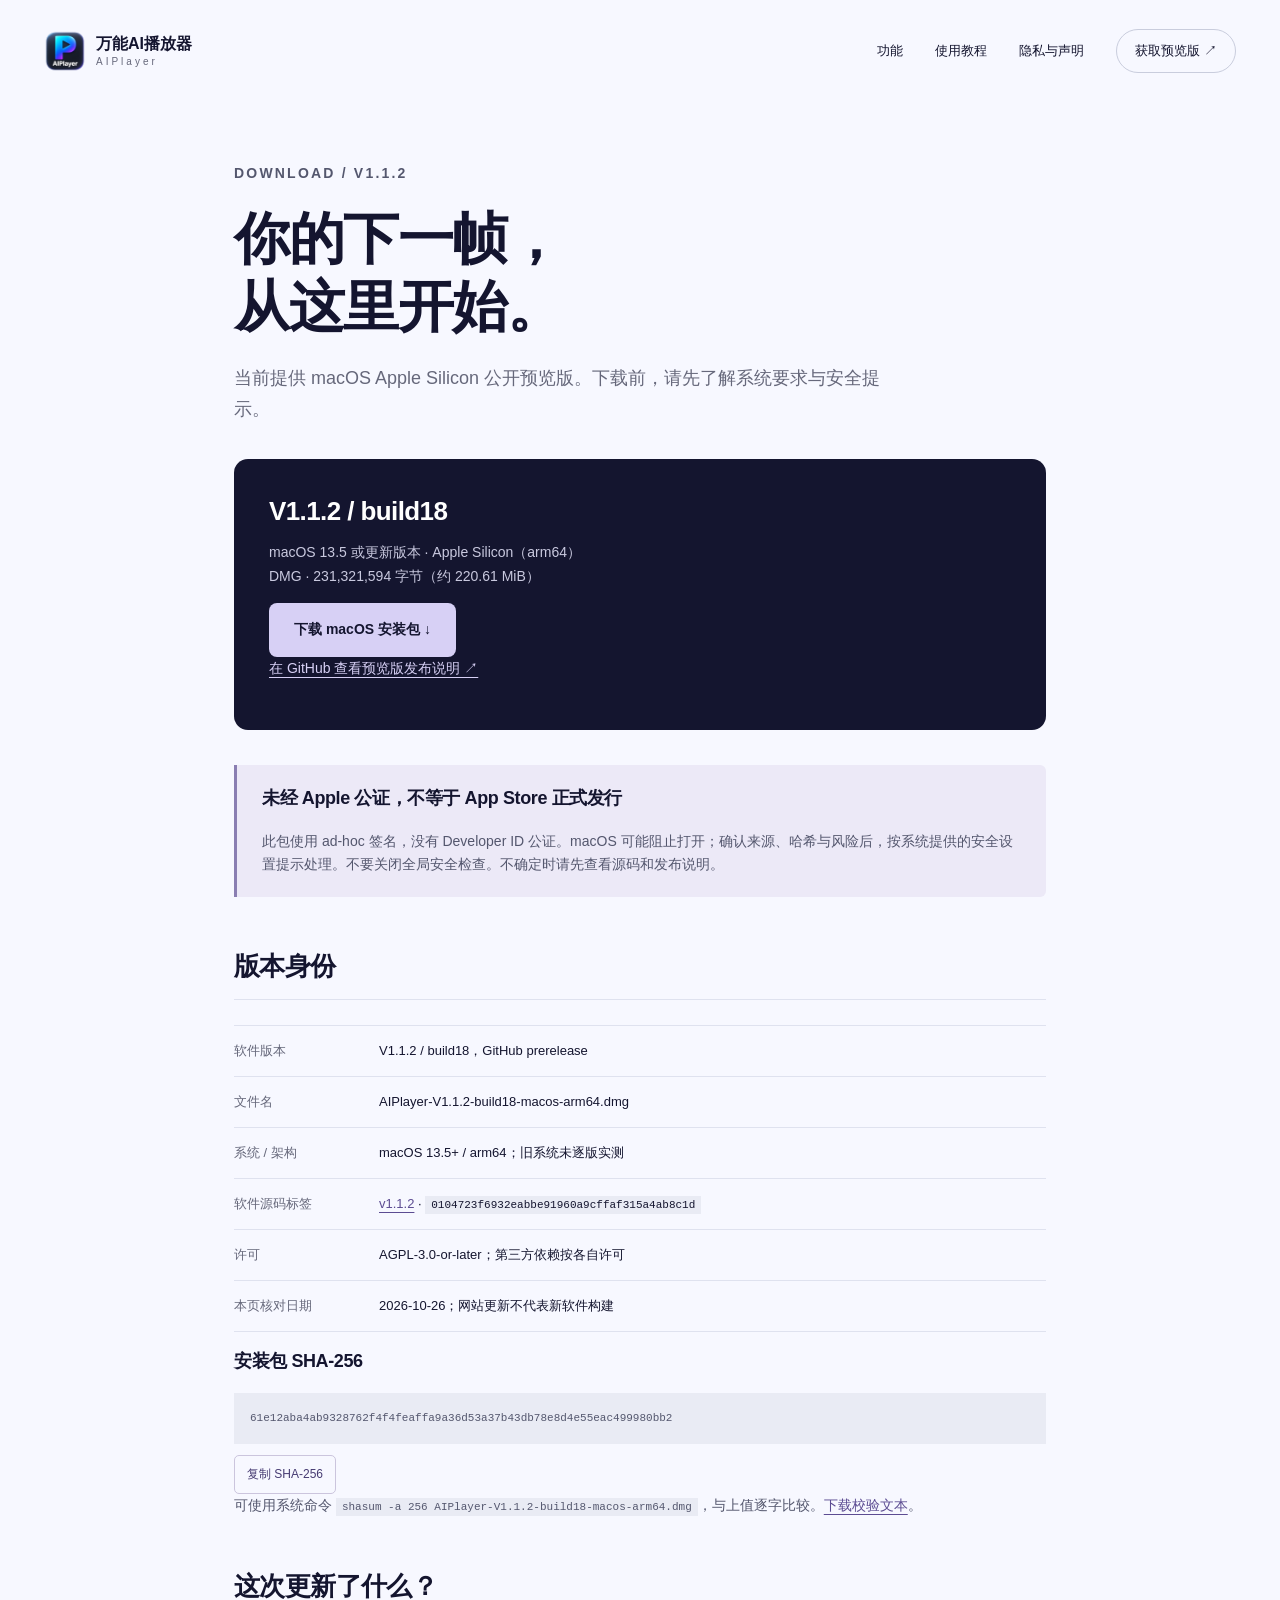
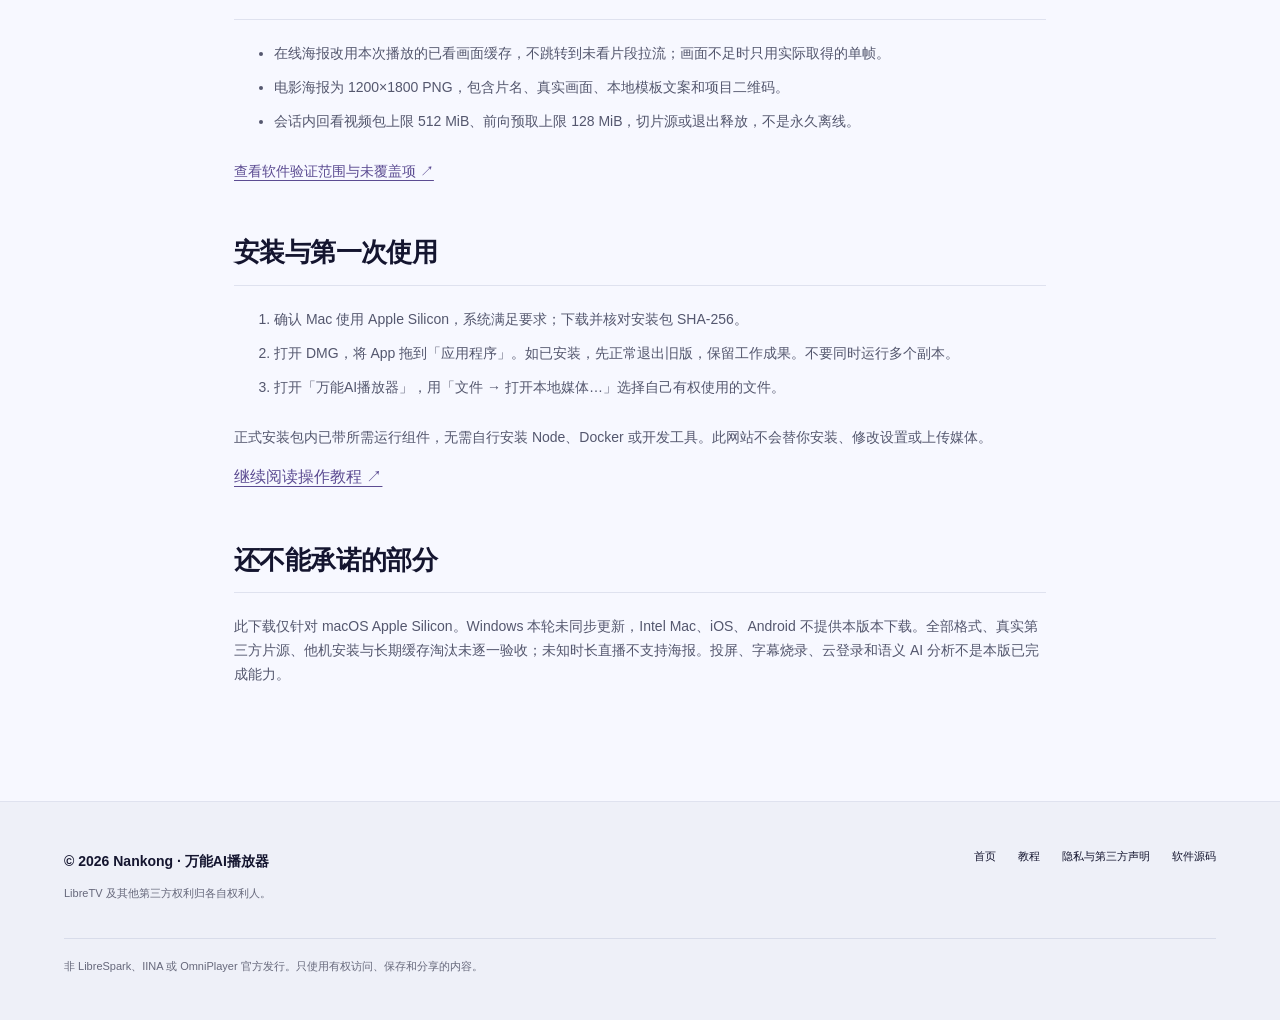
==== download.html @ 11e37d6c "Publish original AIPlayer product website V1.0.0" ====
<!doctype html><html lang="zh-CN"><head><meta charset="utf-8"><meta name="viewport" content="width=device-width,initial-scale=1"><meta name="description" content="下载万能AI播放器 V1.1.2 build18：macOS 13.5+、Apple Silicon、签名限制、SHA-256 与对应源码。"><title>下载与版本 · 万能AI播放器</title><link rel="icon" href="assets/app-icon.png"><link rel="stylesheet" href="styles.css"><script src="site.js" defer></script></head><body><a class="skip" href="#main">跳到正文</a><header class="header"><a class="brand" href="./"><img src="assets/app-icon.png" alt="" width="42" height="42"><span>万能AI播放器<small>AIPlayer</small></span></a><nav aria-label="主导航"><a href="index.html#features">功能</a><a href="guide.html">使用教程</a><a href="privacy.html">隐私与声明</a><a class="nav-download" href="download.html" aria-current="page">获取预览版 ↗</a></nav></header><main id="main" class="wrap document"><p class="eyebrow">DOWNLOAD / V1.1.2</p><h1>你的下一帧，<br>从这里开始。</h1><p class="lede">当前提供 macOS Apple Silicon 公开预览版。下载前，请先了解系统要求与安全提示。</p><div class="download-box"><h2>V1.1.2 / build18</h2><p>macOS 13.5 或更新版本 · Apple Silicon（arm64）<br>DMG · 231,321,594 字节（约 220.61 MiB）</p><a class="button" data-installer href="https://github.com/dashizhihuan2018-source/AIPlayer/releases/download/v1.1.2/AIPlayer-V1.1.2-build18-macos-arm64.dmg">下载 macOS 安装包 ↓</a><p><a href="https://github.com/dashizhihuan2018-source/AIPlayer/releases/tag/v1.1.2">在 GitHub 查看预览版发布说明 ↗</a></p></div><div class="callout"><h3>未经 Apple 公证，不等于 App Store 正式发行</h3><p>此包使用 ad-hoc 签名，没有 Developer ID 公证。macOS 可能阻止打开；确认来源、哈希与风险后，按系统提供的安全设置提示处理。不要关闭全局安全检查。不确定时请先查看源码和发布说明。</p></div><section><h2>版本身份</h2><dl class="release-grid"><dt>软件版本</dt><dd>V1.1.2 / build18，GitHub prerelease</dd><dt>文件名</dt><dd>AIPlayer-V1.1.2-build18-macos-arm64.dmg</dd><dt>系统 / 架构</dt><dd>macOS 13.5+ / arm64；旧系统未逐版实测</dd><dt>软件源码标签</dt><dd><a href="https://github.com/dashizhihuan2018-source/AIPlayer/tree/v1.1.2">v1.1.2</a> · <code>0104723f6932eabbe91960a9cffaf315a4ab8c1d</code></dd><dt>许可</dt><dd>AGPL-3.0-or-later；第三方依赖按各自许可</dd><dt>本页核对日期</dt><dd>2026-10-26；网站更新不代表新软件构建</dd></dl><h3>安装包 SHA-256</h3><p id="sha256" class="hash">61e12aba4ab9328762f4f4feaffa9a36d53a37b43db78e8d4e55eac499980bb2</p><button type="button" class="copy-button" data-copy-hash>复制 SHA-256</button><span class="copy-status" role="status" data-copy-status></span><p>可使用系统命令 <code>shasum -a 256 AIPlayer-V1.1.2-build18-macos-arm64.dmg</code>，与上值逐字比较。<a href="https://github.com/dashizhihuan2018-source/AIPlayer/releases/download/v1.1.2/AIPlayer-V1.1.2-build18-macos-arm64-SHA256.txt">下载校验文本</a>。</p></section><section><h2>这次更新了什么？</h2><ul><li>在线海报改用本次播放的已看画面缓存，不跳转到未看片段拉流；画面不足时只用实际取得的单帧。</li><li>电影海报为 1200×1800 PNG，包含片名、真实画面、本地模板文案和项目二维码。</li><li>会话内回看视频包上限 512 MiB、前向预取上限 128 MiB，切片源或退出释放，不是永久离线。</li></ul><p><a href="https://github.com/dashizhihuan2018-source/AIPlayer/blob/v1.1.2/docs/V1.1.2-VERIFICATION.md">查看软件验证范围与未覆盖项 ↗</a></p></section><section><h2>安装与第一次使用</h2><ol><li>确认 Mac 使用 Apple Silicon，系统满足要求；下载并核对安装包 SHA-256。</li><li>打开 DMG，将 App 拖到「应用程序」。如已安装，先正常退出旧版，保留工作成果。不要同时运行多个副本。</li><li>打开「万能AI播放器」，用「文件 → 打开本地媒体…」选择自己有权使用的文件。</li></ol><p>正式安装包内已带所需运行组件，无需自行安装 Node、Docker 或开发工具。此网站不会替你安装、修改设置或上传媒体。</p><a href="guide.html">继续阅读操作教程 ↗</a></section><section><h2>还不能承诺的部分</h2><p>此下载仅针对 macOS Apple Silicon。Windows 本轮未同步更新，Intel Mac、iOS、Android 不提供本版本下载。全部格式、真实第三方片源、他机安装与长期缓存淘汰未逐一验收；未知时长直播不支持海报。投屏、字幕烧录、云登录和语义 AI 分析不是本版已完成能力。</p></section></main><footer><div class="wrap footer-inner"><div><strong>© 2026 Nankong · 万能AI播放器</strong><p>LibreTV 及其他第三方权利归各自权利人。</p></div><div class="footer-links"><a href="./">首页</a><a href="guide.html">教程</a><a href="privacy.html">隐私与第三方声明</a><a href="https://github.com/dashizhihuan2018-source/AIPlayer">软件源码</a></div><p class="footer-note">非 LibreSpark、IINA 或 OmniPlayer 官方发行。只使用有权访问、保存和分享的内容。</p></div></footer></body></html>
---- styles.css ----
:root{--ink:#14152f;--muted:#66687b;--paper:#f7f8ff;--blue:#a7dfff;--violet:#a797ed;--plum:#463b72;--line:#dfe2ef;--display:"Songti SC","Noto Serif CJK SC",Georgia,serif;--body:-apple-system,BlinkMacSystemFont,"PingFang SC","Microsoft YaHei",sans-serif}*{box-sizing:border-box}html{scroll-behavior:smooth;scroll-padding-top:110px}body{margin:0;background:var(--paper);color:var(--ink);font-family:var(--body);line-height:1.7}a{color:inherit;text-decoration:none}a:hover{text-decoration:underline;text-underline-offset:5px}button{font:inherit}.wrap{max-width:1240px;margin:auto;padding-left:44px;padding-right:44px}.header{max-width:1360px;margin:auto;min-height:102px;display:flex;align-items:center;justify-content:space-between;padding:20px 44px;gap:24px}.brand{display:flex;align-items:center;gap:10px;font-weight:650;line-height:1.4}.brand small{display:block;font-size:10px;letter-spacing:3px;font-weight:500;color:var(--muted)}.brand img{object-fit:contain}.header nav{display:flex;align-items:center;gap:32px;font-size:13px}.nav-download{border:1px solid #c9cddd;border-radius:30px;padding:10px 18px}.hero{min-height:680px;display:grid;grid-template-columns:.85fr 1.15fr;align-items:center;gap:28px;padding-top:30px;padding-bottom:72px}.eyebrow{font-size:11px;font-weight:650;letter-spacing:2.2px;margin:0 0 20px}.status-dot{display:inline-block;width:6px;height:6px;border-radius:50%;background:#6a65a6;vertical-align:middle;margin-right:7px}h1,h2,h3,p{margin-top:0}h1{font-family:var(--display);font-size:clamp(56px,5.6vw,83px);line-height:1.21;letter-spacing:-3px;font-weight:700;margin-bottom:28px}.title-accent{color:#665092}h2{font-family:var(--display);font-size:46px;line-height:1.34;letter-spacing:-1.5px}h3{font-size:22px;line-height:1.5;letter-spacing:-.4px}.intro{font-size:17px;line-height:1.9;color:var(--muted);margin-bottom:28px}.actions{display:flex;gap:24px;align-items:center}.button{display:inline-flex;align-items:center;justify-content:center;gap:22px;padding:15px 25px;border-radius:8px;font-size:14px;font-weight:600;min-height:50px;transition:transform .2s,background .2s}.button:hover{text-decoration:none;transform:translateY(-2px)}.primary{background:var(--ink);color:white;box-shadow:0 8px 20px #14152f14}.primary:hover{background:var(--plum)}.text-link{font-size:13px;font-weight:600}.fine{font-size:11px;line-height:1.9;color:var(--muted);margin:18px 0 0}.cinema{height:480px;position:relative;display:flex;align-items:center;padding-left:10px;isolation:isolate}.cinema:before{content:"";position:absolute;inset:10px -30px;background:radial-gradient(ellipse,#b5beee70,transparent 68%);z-index:-2}.screen{width:100%;background:#17192e;border-radius:12px;transform:perspective(1100px) rotateY(-9deg) rotateZ(-3deg);box-shadow:0 30px 55px #30345e33;overflow:hidden;border:1px solid #46425c}.screen-top{padding:12px 15px;display:flex;justify-content:space-between;font-size:8px;color:#b0aac8;letter-spacing:2px}.window-dots{color:#82768e;letter-spacing:4px}.screen-image{height:286px;background:linear-gradient(0deg,#14152f66,transparent),url('assets/cosmic.jpg') center/cover;position:relative}.screen-caption{position:absolute;bottom:24px;left:27px;color:#fff}.screen-caption span{font-size:10px;letter-spacing:3px;display:block}.screen-caption strong{font-size:22px;letter-spacing:1.2px}.transport{height:45px;display:flex;align-items:center;gap:16px;padding:0 18px;font-size:8px;color:#d9ddf0}.track{flex:1;background:#46445c;height:2px}.track i{display:block;background:var(--blue);width:43%;height:100%}.frame-card{position:absolute;width:174px;right:-9px;bottom:-6px;background:#fff;padding:13px;transform:rotate(7deg);box-shadow:0 15px 35px #14152f1c}.frame-label{font-size:9px;color:var(--plum);letter-spacing:3px}.frame-art{height:146px;margin:10px 0 12px;background:url('assets/cosmic.jpg') 65% 50%/auto 160%;border-radius:2px}.frame-card strong{display:block;font-family:var(--display);font-size:13px}.frame-card>span:last-child{font-size:8px;color:var(--muted)}.illustration-note{position:absolute;bottom:-30px;left:10px;font-size:9px;color:#72768c}.orbit{position:absolute;width:390px;height:390px;border:1px solid #a797ed38;border-radius:50%;z-index:-1;right:12px;top:0}.film-strip{display:flex;justify-content:center;align-items:center;gap:32px;border-top:1px solid var(--line);border-bottom:1px solid var(--line);padding:23px 22px;font-size:12px;color:#515572;letter-spacing:2px}.film-strip b{color:#a797ed}.section{padding-top:105px;padding-bottom:105px}.section-heading{position:relative;margin-bottom:46px}.section-heading>p:last-child{max-width:440px;position:absolute;right:0;bottom:0;color:var(--muted);font-size:14px;line-height:1.9}.feature-grid{display:grid;grid-template-columns:repeat(3,1fr);gap:18px}.feature{border:1px solid var(--line);background:#fff;padding:36px;border-radius:12px}.feature.large{grid-column:span 2}.feature:first-child{background:#e9ecfa}.feature p:not(.eyebrow){font-size:14px;color:var(--muted);line-height:1.9;margin-bottom:22px}.feature .eyebrow{font-size:10px;color:#776a9c;margin-bottom:12px}.feature-symbol{height:70px;font-size:38px;font-weight:300;line-height:1}.chips{display:flex;gap:10px;flex-wrap:wrap}.chips span{font-size:10px;padding:5px 11px;border:1px solid #cdd1e4;border-radius:30px}.poster-feature{display:grid;grid-template-columns:160px 1fr;gap:35px;align-items:center;background:#f0edf8}.poster-mark{height:230px;background:var(--plum);color:white;padding:17px;display:flex;flex-direction:column;justify-content:space-between;transform:rotate(-4deg);box-shadow:8px 12px 0 #d7d1e8}.poster-mark span{font-size:17px;line-height:1.1;letter-spacing:-.5px;font-weight:700}.poster-mark i{height:112px;background:url('assets/cosmic.jpg') center/cover}.poster-mark small{font-size:8px;letter-spacing:1px}.cache-section{background:var(--ink);color:#eff0ff;padding:85px 0}.cache-layout{display:grid;grid-template-columns:1fr 1fr;gap:70px}.cache-layout>div>p:last-child{color:#a9abc5;font-size:14px;line-height:1.9}.cache-section .eyebrow{color:var(--blue)}.cache-details{display:grid;grid-template-columns:1fr 1fr;gap:25px;align-content:center}.cache-details strong{display:block;font-size:58px;line-height:1.2;font-weight:400;letter-spacing:-3px;color:#d5cbff}.cache-details strong small{font-size:13px;letter-spacing:0}.cache-details span{font-size:11px;color:#a9abc5}.cache-details p{grid-column:span 2;font-size:11px!important;border-top:1px solid #38394e;padding-top:22px;margin-top:10px}.start-section{display:grid;grid-template-columns:1fr 1.2fr;gap:80px}.steps{margin:0;padding:0;list-style:none}.steps li{display:flex;gap:22px;padding:25px 0;border-bottom:1px solid var(--line)}.steps li:first-child{padding-top:0}.steps li>span{font-size:11px;color:#80799e;padding-top:7px}.steps h3{font-size:18px;margin-bottom:8px}.steps p{font-size:13px;color:var(--muted);margin:0}.honest{border-top:1px solid var(--line);border-bottom:1px solid var(--line);padding-top:35px;padding-bottom:35px;display:grid;grid-template-columns:1fr 1.3fr;gap:12px 60px}.honest h2{font-size:30px;margin:0}.honest .eyebrow{margin-bottom:12px}.honest>p{font-size:14px;color:var(--muted);margin:0}.honest>a{grid-column:2}.final-cta{text-align:center}.final-cta img{margin-bottom:28px}.final-cta h2{margin-bottom:28px}.final-cta .eyebrow{color:#796b9b}footer{background:#eef0f8;border-top:1px solid var(--line);padding:45px 0}.footer-inner{display:grid;grid-template-columns:1.2fr 1fr;gap:25px}.footer-inner strong{font-size:14px}.footer-inner p{font-size:11px;color:var(--muted);margin:10px 0 0}.footer-links{display:flex;gap:12px 22px;justify-content:flex-end;flex-wrap:wrap;font-size:11px}.footer-note{grid-column:span 2;border-top:1px solid #d8dcea;padding-top:18px}.skip{position:absolute;top:-70px;left:20px;background:white;padding:10px;z-index:20}.skip:focus{top:10px}:focus-visible{outline:3px solid #7669b8;outline-offset:5px}.document{max-width:900px;padding-top:60px;padding-bottom:100px}.document h1{font-size:56px;letter-spacing:-1.5px;margin-bottom:22px}.document .lede{font-size:18px;color:var(--muted);max-width:650px}.document section{margin-top:52px}.document h2{font-family:var(--body);font-size:26px;letter-spacing:-.6px;padding-bottom:15px;border-bottom:1px solid var(--line);margin-bottom:22px}.document h3{font-size:18px}.document p,.document li{font-size:14px;color:#54576e}.document li{padding-bottom:10px}.document a:not(.button){color:#5c4c92;text-decoration:underline;text-underline-offset:4px}.document code{font-size:11px;background:#e9ebf4;padding:3px 6px;overflow-wrap:anywhere}.callout{background:#ece9f7;border-left:3px solid #8a7eb2;padding:20px 25px;border-radius:0 6px 6px 0;margin:28px 0}.callout p:last-child{margin-bottom:0}.contents{display:flex;gap:10px 24px;flex-wrap:wrap;margin:28px 0}.contents a{font-size:13px}.release-grid{display:grid;grid-template-columns:145px 1fr;border-top:1px solid var(--line);margin-top:25px}.release-grid dt,.release-grid dd{margin:0;padding:14px 0;border-bottom:1px solid var(--line);font-size:13px}.release-grid dt{color:var(--muted)}.hash{font-family:ui-monospace,SFMono-Regular,Consolas,monospace;font-size:11px!important;overflow-wrap:anywhere;background:#e9ebf4;padding:16px}.download-box{background:var(--ink);color:white;border-radius:14px;padding:35px;margin:35px 0}.download-box p{color:#c9c9df}.download-box .button{background:#d7d0f5;color:var(--ink)}.download-box h2{color:#fff;border:0;padding:0;margin-bottom:12px}.download-box a:not(.button){color:#d7d0f5}.copy-button{border:1px solid #cbc5dd;background:transparent;border-radius:5px;padding:8px 12px;font-size:12px;color:var(--plum);cursor:pointer}.copy-status{font-size:12px;margin-left:12px}.notice-list{padding-left:20px}@media(max-width:1000px){.header nav{gap:19px}.wrap{padding-left:32px;padding-right:32px}.hero{gap:15px;min-height:630px}h1{font-size:62px}.cinema{height:420px}.screen-image{height:230px}.frame-card{width:145px;right:-5px;bottom:4px}.frame-art{height:115px}.section-heading>p:last-child{position:static}.poster-feature{gap:25px;grid-template-columns:140px 1fr}.poster-mark{height:220px}.feature{padding:28px}.cache-layout{gap:35px}.actions{gap:16px}}@media(max-width:720px){.wrap{padding-left:24px;padding-right:24px}.header{padding:18px 24px;flex-wrap:wrap;gap:18px}.header nav{width:100%;justify-content:space-between;gap:8px;font-size:11px}.nav-download{padding:7px 11px}.brand{font-size:15px}.hero{grid-template-columns:1fr;padding-top:35px;padding-bottom:68px;gap:12px}.hero-copy{max-width:510px}h1{font-size:62px;letter-spacing:-2px}.hero .eyebrow{font-size:9px;letter-spacing:1px}.intro{font-size:15px;margin-bottom:23px}.button{padding:14px 21px;font-size:13px}.fine{font-size:10px}.cinema{height:365px;width:100%;max-width:510px;margin:10px auto 0;padding-left:0}.screen-image{height:215px}.screen-caption strong{font-size:18px}.screen-caption span{font-size:8px}.screen-top{font-size:7px;letter-spacing:1px}.frame-card{width:135px;bottom:-2px;right:2px}.frame-art{height:100px}.frame-card strong{font-size:11px}.frame-card>span:last-child{font-size:7px}.orbit{width:270px;height:270px;top:20px}.illustration-note{left:0;bottom:-28px;font-size:8px}.cinema:before{inset:10px 0}.film-strip{gap:12px 18px;flex-wrap:wrap;padding:22px 24px;font-size:10px;letter-spacing:1px}.film-strip b{display:none}.section{padding-top:66px;padding-bottom:66px}h2{font-size:36px}.section-heading{margin-bottom:30px}.section-heading>p:last-child{font-size:13px}.feature-grid{grid-template-columns:1fr}.feature.large{grid-column:auto}.feature{padding:27px}.feature-symbol{height:55px;font-size:32px}.feature h3{font-size:21px}.feature p:not(.eyebrow){font-size:13px}.poster-feature{grid-template-columns:110px 1fr;gap:23px;padding:25px 20px}.poster-mark{height:190px;padding:12px}.poster-mark span{font-size:14px}.poster-mark i{height:90px}.poster-mark small{font-size:6px}.poster-feature h3{font-size:20px}.poster-feature p:not(.eyebrow){font-size:11px}.poster-feature .text-link{font-size:11px}.cache-section{padding:60px 0}.cache-layout{grid-template-columns:1fr;gap:20px}.cache-layout h2{font-size:36px}.cache-details strong{font-size:52px}.start-section{grid-template-columns:1fr;gap:36px}.honest{grid-template-columns:1fr;gap:22px}.honest>a{grid-column:auto}.honest h2{font-size:28px}.honest>p{font-size:13px}.footer-inner{grid-template-columns:1fr;gap:24px}.footer-links{justify-content:flex-start;line-height:2}.footer-note{grid-column:auto}.document{padding-top:35px;padding-bottom:70px}.document h1{font-size:42px}.document .lede{font-size:16px}.document h2{font-size:23px}.document section{margin-top:40px}.document p,.document li{font-size:13px}.release-grid{grid-template-columns:105px 1fr}.release-grid dt,.release-grid dd{font-size:11px;padding:12px 0}.download-box{padding:25px}.callout{padding:18px}.contents{gap:10px 18px}}@media(prefers-reduced-motion:reduce){html{scroll-behavior:auto}*{transition:none!important}}
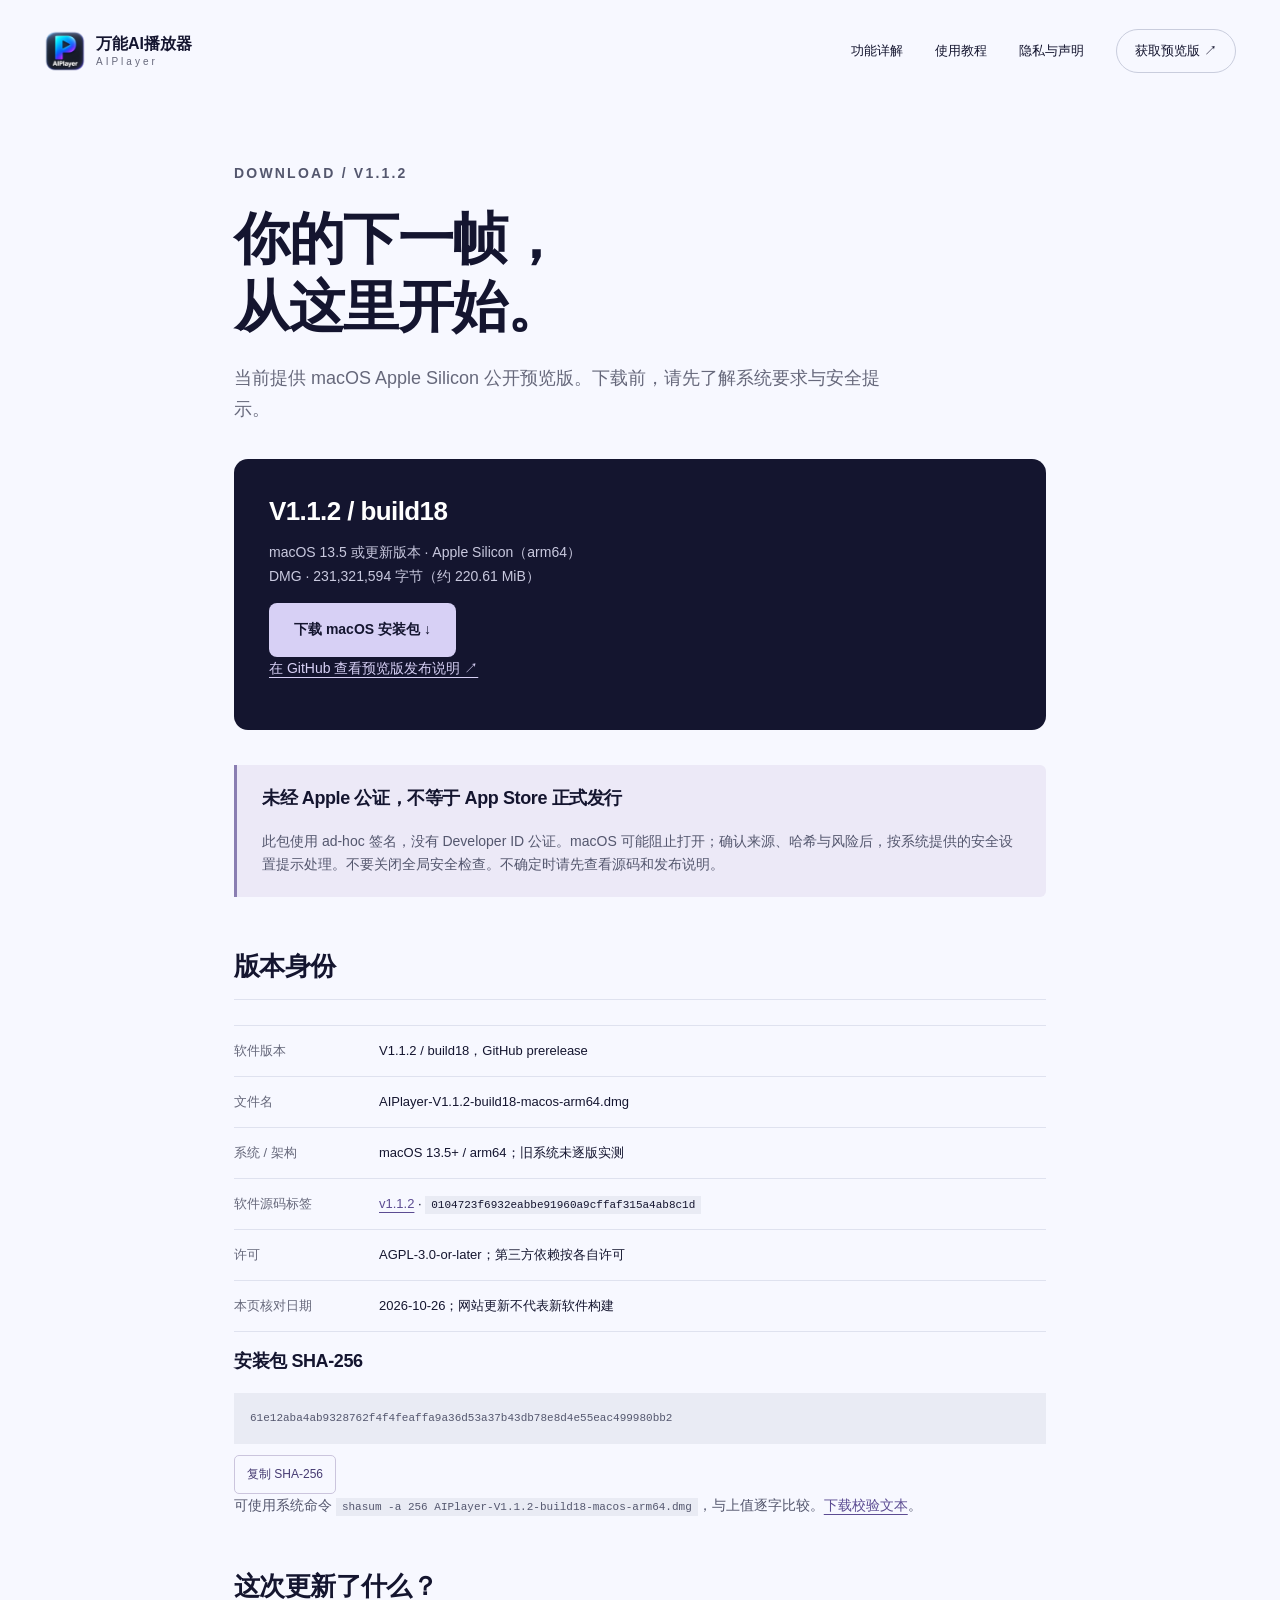
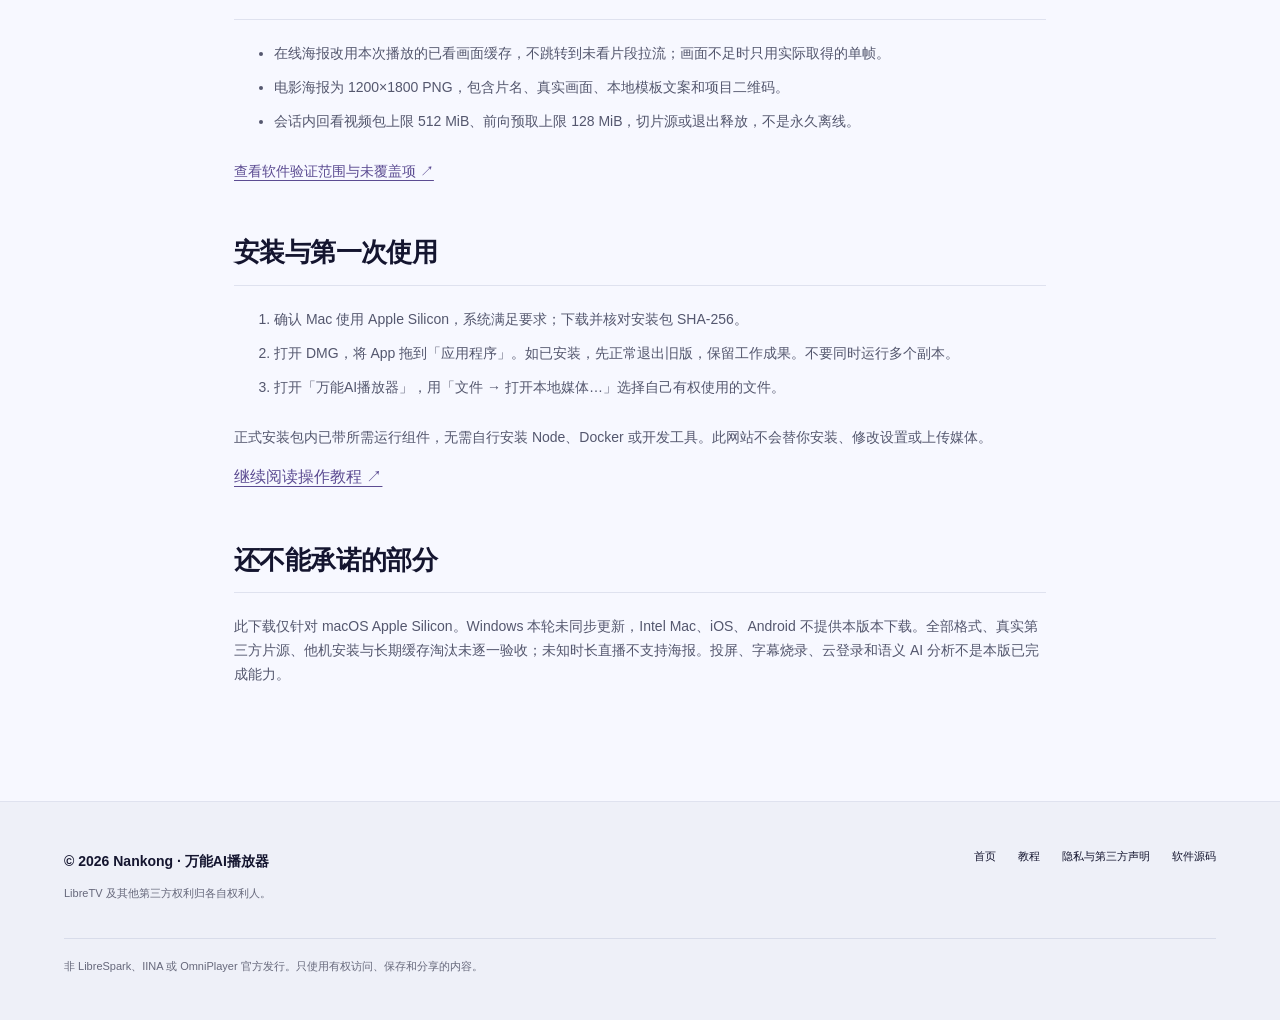
==== commit 73d73905: "Expand product story with authentic demos and detailed features" ====
--- a/download.html
+++ b/download.html
@@ -1 +1 @@
-<!doctype html><html lang="zh-CN"><head><meta charset="utf-8"><meta name="viewport" content="width=device-width,initial-scale=1"><meta name="description" content="下载万能AI播放器 V1.1.2 build18：macOS 13.5+、Apple Silicon、签名限制、SHA-256 与对应源码。"><title>下载与版本 · 万能AI播放器</title><link rel="icon" href="assets/app-icon.png"><link rel="stylesheet" href="styles.css"><script src="site.js" defer></script></head><body><a class="skip" href="#main">跳到正文</a><header class="header"><a class="brand" href="./"><img src="assets/app-icon.png" alt="" width="42" height="42"><span>万能AI播放器<small>AIPlayer</small></span></a><nav aria-label="主导航"><a href="index.html#features">功能</a><a href="guide.html">使用教程</a><a href="privacy.html">隐私与声明</a><a class="nav-download" href="download.html" aria-current="page">获取预览版 ↗</a></nav></header><main id="main" class="wrap document"><p class="eyebrow">DOWNLOAD / V1.1.2</p><h1>你的下一帧，<br>从这里开始。</h1><p class="lede">当前提供 macOS Apple Silicon 公开预览版。下载前，请先了解系统要求与安全提示。</p><div class="download-box"><h2>V1.1.2 / build18</h2><p>macOS 13.5 或更新版本 · Apple Silicon（arm64）<br>DMG · 231,321,594 字节（约 220.61 MiB）</p><a class="button" data-installer href="https://github.com/dashizhihuan2018-source/AIPlayer/releases/download/v1.1.2/AIPlayer-V1.1.2-build18-macos-arm64.dmg">下载 macOS 安装包 ↓</a><p><a href="https://github.com/dashizhihuan2018-source/AIPlayer/releases/tag/v1.1.2">在 GitHub 查看预览版发布说明 ↗</a></p></div><div class="callout"><h3>未经 Apple 公证，不等于 App Store 正式发行</h3><p>此包使用 ad-hoc 签名，没有 Developer ID 公证。macOS 可能阻止打开；确认来源、哈希与风险后，按系统提供的安全设置提示处理。不要关闭全局安全检查。不确定时请先查看源码和发布说明。</p></div><section><h2>版本身份</h2><dl class="release-grid"><dt>软件版本</dt><dd>V1.1.2 / build18，GitHub prerelease</dd><dt>文件名</dt><dd>AIPlayer-V1.1.2-build18-macos-arm64.dmg</dd><dt>系统 / 架构</dt><dd>macOS 13.5+ / arm64；旧系统未逐版实测</dd><dt>软件源码标签</dt><dd><a href="https://github.com/dashizhihuan2018-source/AIPlayer/tree/v1.1.2">v1.1.2</a> · <code>0104723f6932eabbe91960a9cffaf315a4ab8c1d</code></dd><dt>许可</dt><dd>AGPL-3.0-or-later；第三方依赖按各自许可</dd><dt>本页核对日期</dt><dd>2026-10-26；网站更新不代表新软件构建</dd></dl><h3>安装包 SHA-256</h3><p id="sha256" class="hash">61e12aba4ab9328762f4f4feaffa9a36d53a37b43db78e8d4e55eac499980bb2</p><button type="button" class="copy-button" data-copy-hash>复制 SHA-256</button><span class="copy-status" role="status" data-copy-status></span><p>可使用系统命令 <code>shasum -a 256 AIPlayer-V1.1.2-build18-macos-arm64.dmg</code>，与上值逐字比较。<a href="https://github.com/dashizhihuan2018-source/AIPlayer/releases/download/v1.1.2/AIPlayer-V1.1.2-build18-macos-arm64-SHA256.txt">下载校验文本</a>。</p></section><section><h2>这次更新了什么？</h2><ul><li>在线海报改用本次播放的已看画面缓存，不跳转到未看片段拉流；画面不足时只用实际取得的单帧。</li><li>电影海报为 1200×1800 PNG，包含片名、真实画面、本地模板文案和项目二维码。</li><li>会话内回看视频包上限 512 MiB、前向预取上限 128 MiB，切片源或退出释放，不是永久离线。</li></ul><p><a href="https://github.com/dashizhihuan2018-source/AIPlayer/blob/v1.1.2/docs/V1.1.2-VERIFICATION.md">查看软件验证范围与未覆盖项 ↗</a></p></section><section><h2>安装与第一次使用</h2><ol><li>确认 Mac 使用 Apple Silicon，系统满足要求；下载并核对安装包 SHA-256。</li><li>打开 DMG，将 App 拖到「应用程序」。如已安装，先正常退出旧版，保留工作成果。不要同时运行多个副本。</li><li>打开「万能AI播放器」，用「文件 → 打开本地媒体…」选择自己有权使用的文件。</li></ol><p>正式安装包内已带所需运行组件，无需自行安装 Node、Docker 或开发工具。此网站不会替你安装、修改设置或上传媒体。</p><a href="guide.html">继续阅读操作教程 ↗</a></section><section><h2>还不能承诺的部分</h2><p>此下载仅针对 macOS Apple Silicon。Windows 本轮未同步更新，Intel Mac、iOS、Android 不提供本版本下载。全部格式、真实第三方片源、他机安装与长期缓存淘汰未逐一验收；未知时长直播不支持海报。投屏、字幕烧录、云登录和语义 AI 分析不是本版已完成能力。</p></section></main><footer><div class="wrap footer-inner"><div><strong>© 2026 Nankong · 万能AI播放器</strong><p>LibreTV 及其他第三方权利归各自权利人。</p></div><div class="footer-links"><a href="./">首页</a><a href="guide.html">教程</a><a href="privacy.html">隐私与第三方声明</a><a href="https://github.com/dashizhihuan2018-source/AIPlayer">软件源码</a></div><p class="footer-note">非 LibreSpark、IINA 或 OmniPlayer 官方发行。只使用有权访问、保存和分享的内容。</p></div></footer></body></html>
+<!doctype html><html lang="zh-CN"><head><meta charset="utf-8"><meta name="viewport" content="width=device-width,initial-scale=1"><meta name="description" content="下载万能AI播放器 V1.1.2 build18：macOS 13.5+、Apple Silicon、签名限制、SHA-256 与对应源码。"><title>下载与版本 · 万能AI播放器</title><link rel="icon" href="assets/app-icon.png"><link rel="stylesheet" href="styles.css"><script src="site.js" defer></script></head><body><a class="skip" href="#main">跳到正文</a><header class="header"><a class="brand" href="./"><img src="assets/app-icon.png" alt="" width="42" height="42"><span>万能AI播放器<small>AIPlayer</small></span></a><nav aria-label="主导航"><a href="features.html">功能详解</a><a href="guide.html">使用教程</a><a href="privacy.html">隐私与声明</a><a class="nav-download" href="download.html" aria-current="page">获取预览版 ↗</a></nav></header><main id="main" class="wrap document"><p class="eyebrow">DOWNLOAD / V1.1.2</p><h1>你的下一帧，<br>从这里开始。</h1><p class="lede">当前提供 macOS Apple Silicon 公开预览版。下载前，请先了解系统要求与安全提示。</p><div class="download-box"><h2>V1.1.2 / build18</h2><p>macOS 13.5 或更新版本 · Apple Silicon（arm64）<br>DMG · 231,321,594 字节（约 220.61 MiB）</p><a class="button" data-installer href="https://github.com/dashizhihuan2018-source/AIPlayer/releases/download/v1.1.2/AIPlayer-V1.1.2-build18-macos-arm64.dmg">下载 macOS 安装包 ↓</a><p><a href="https://github.com/dashizhihuan2018-source/AIPlayer/releases/tag/v1.1.2">在 GitHub 查看预览版发布说明 ↗</a></p></div><div class="callout"><h3>未经 Apple 公证，不等于 App Store 正式发行</h3><p>此包使用 ad-hoc 签名，没有 Developer ID 公证。macOS 可能阻止打开；确认来源、哈希与风险后，按系统提供的安全设置提示处理。不要关闭全局安全检查。不确定时请先查看源码和发布说明。</p></div><section><h2>版本身份</h2><dl class="release-grid"><dt>软件版本</dt><dd>V1.1.2 / build18，GitHub prerelease</dd><dt>文件名</dt><dd>AIPlayer-V1.1.2-build18-macos-arm64.dmg</dd><dt>系统 / 架构</dt><dd>macOS 13.5+ / arm64；旧系统未逐版实测</dd><dt>软件源码标签</dt><dd><a href="https://github.com/dashizhihuan2018-source/AIPlayer/tree/v1.1.2">v1.1.2</a> · <code>0104723f6932eabbe91960a9cffaf315a4ab8c1d</code></dd><dt>许可</dt><dd>AGPL-3.0-or-later；第三方依赖按各自许可</dd><dt>本页核对日期</dt><dd>2026-10-26；网站更新不代表新软件构建</dd></dl><h3>安装包 SHA-256</h3><p id="sha256" class="hash">61e12aba4ab9328762f4f4feaffa9a36d53a37b43db78e8d4e55eac499980bb2</p><button type="button" class="copy-button" data-copy-hash>复制 SHA-256</button><span class="copy-status" role="status" data-copy-status></span><p>可使用系统命令 <code>shasum -a 256 AIPlayer-V1.1.2-build18-macos-arm64.dmg</code>，与上值逐字比较。<a href="https://github.com/dashizhihuan2018-source/AIPlayer/releases/download/v1.1.2/AIPlayer-V1.1.2-build18-macos-arm64-SHA256.txt">下载校验文本</a>。</p></section><section><h2>这次更新了什么？</h2><ul><li>在线海报改用本次播放的已看画面缓存，不跳转到未看片段拉流；画面不足时只用实际取得的单帧。</li><li>电影海报为 1200×1800 PNG，包含片名、真实画面、本地模板文案和项目二维码。</li><li>会话内回看视频包上限 512 MiB、前向预取上限 128 MiB，切片源或退出释放，不是永久离线。</li></ul><p><a href="https://github.com/dashizhihuan2018-source/AIPlayer/blob/v1.1.2/docs/V1.1.2-VERIFICATION.md">查看软件验证范围与未覆盖项 ↗</a></p></section><section><h2>安装与第一次使用</h2><ol><li>确认 Mac 使用 Apple Silicon，系统满足要求；下载并核对安装包 SHA-256。</li><li>打开 DMG，将 App 拖到「应用程序」。如已安装，先正常退出旧版，保留工作成果。不要同时运行多个副本。</li><li>打开「万能AI播放器」，用「文件 → 打开本地媒体…」选择自己有权使用的文件。</li></ol><p>正式安装包内已带所需运行组件，无需自行安装 Node、Docker 或开发工具。此网站不会替你安装、修改设置或上传媒体。</p><a href="guide.html">继续阅读操作教程 ↗</a></section><section><h2>还不能承诺的部分</h2><p>此下载仅针对 macOS Apple Silicon。Windows 本轮未同步更新，Intel Mac、iOS、Android 不提供本版本下载。全部格式、真实第三方片源、他机安装与长期缓存淘汰未逐一验收；未知时长直播不支持海报。投屏、字幕烧录、云登录和语义 AI 分析不是本版已完成能力。</p></section></main><footer><div class="wrap footer-inner"><div><strong>© 2026 Nankong · 万能AI播放器</strong><p>LibreTV 及其他第三方权利归各自权利人。</p></div><div class="footer-links"><a href="./">首页</a><a href="guide.html">教程</a><a href="privacy.html">隐私与第三方声明</a><a href="https://github.com/dashizhihuan2018-source/AIPlayer">软件源码</a></div><p class="footer-note">非 LibreSpark、IINA 或 OmniPlayer 官方发行。只使用有权访问、保存和分享的内容。</p></div></footer></body></html>
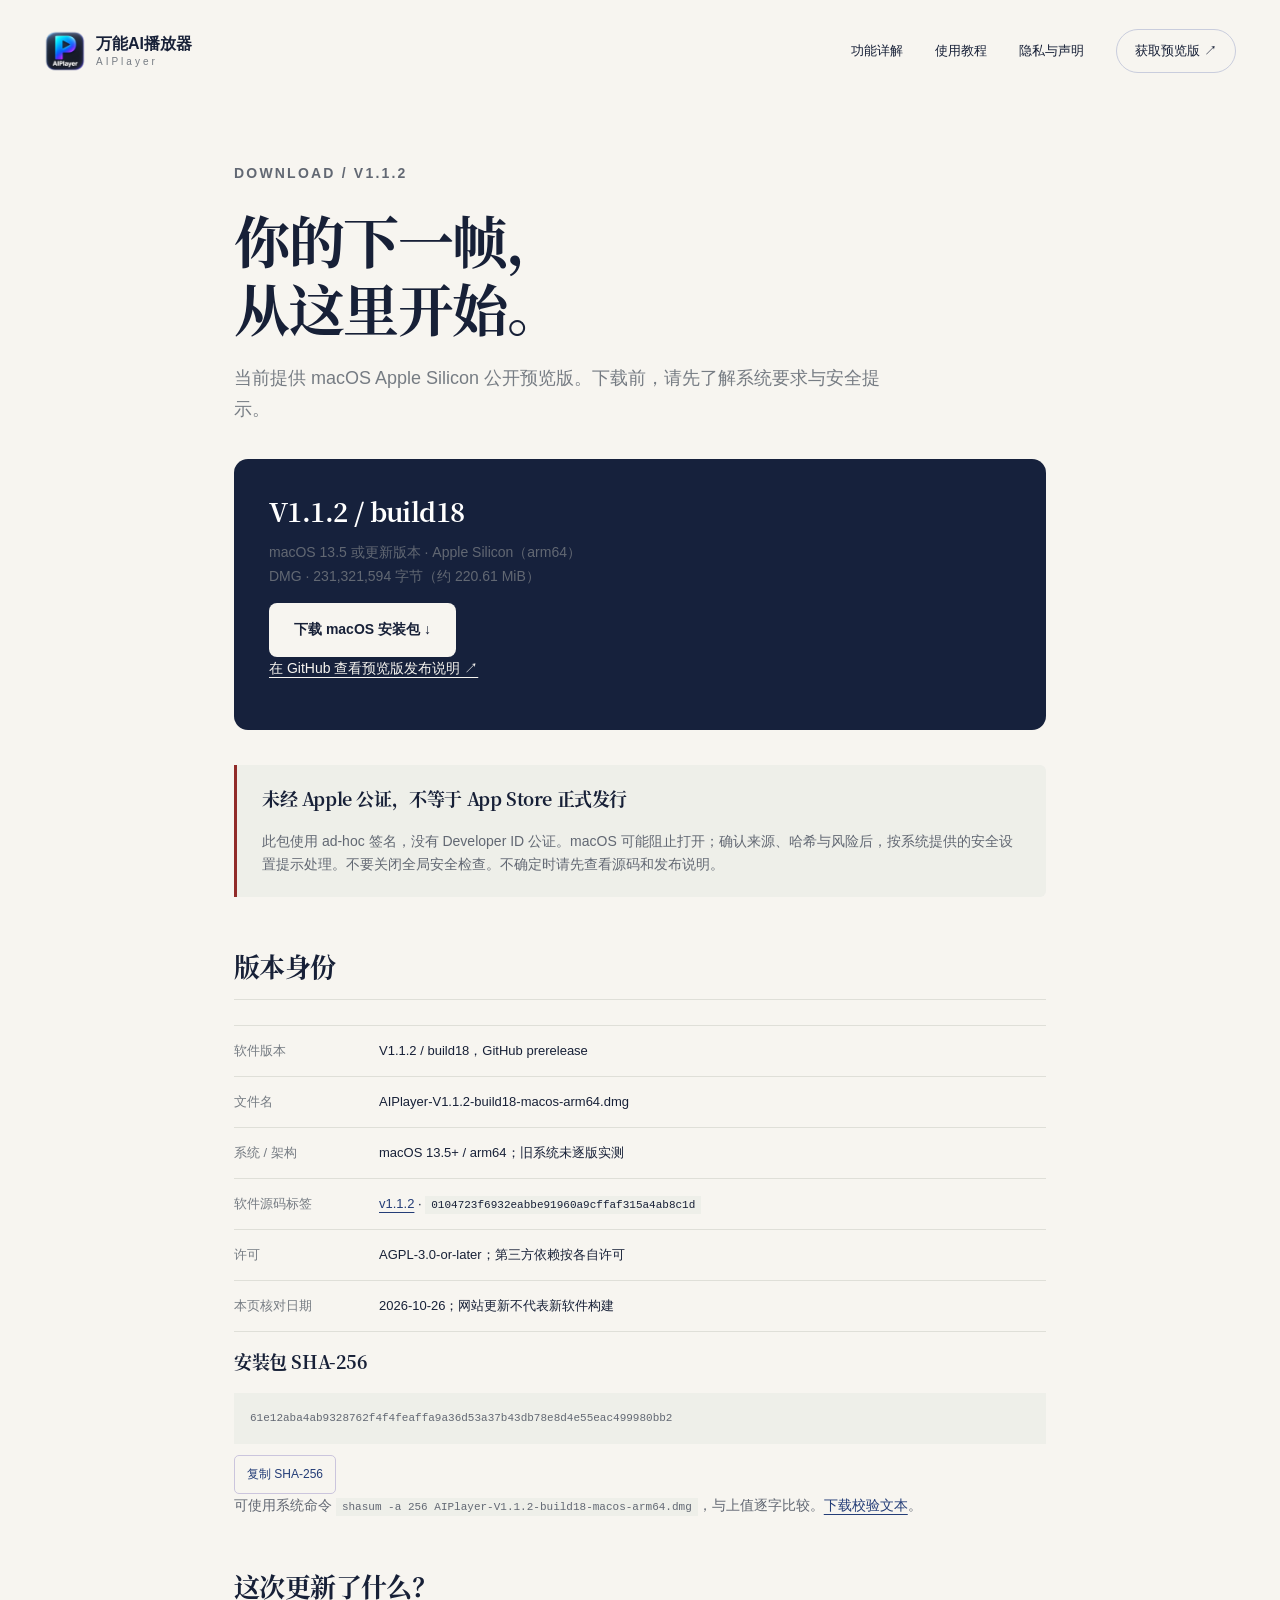
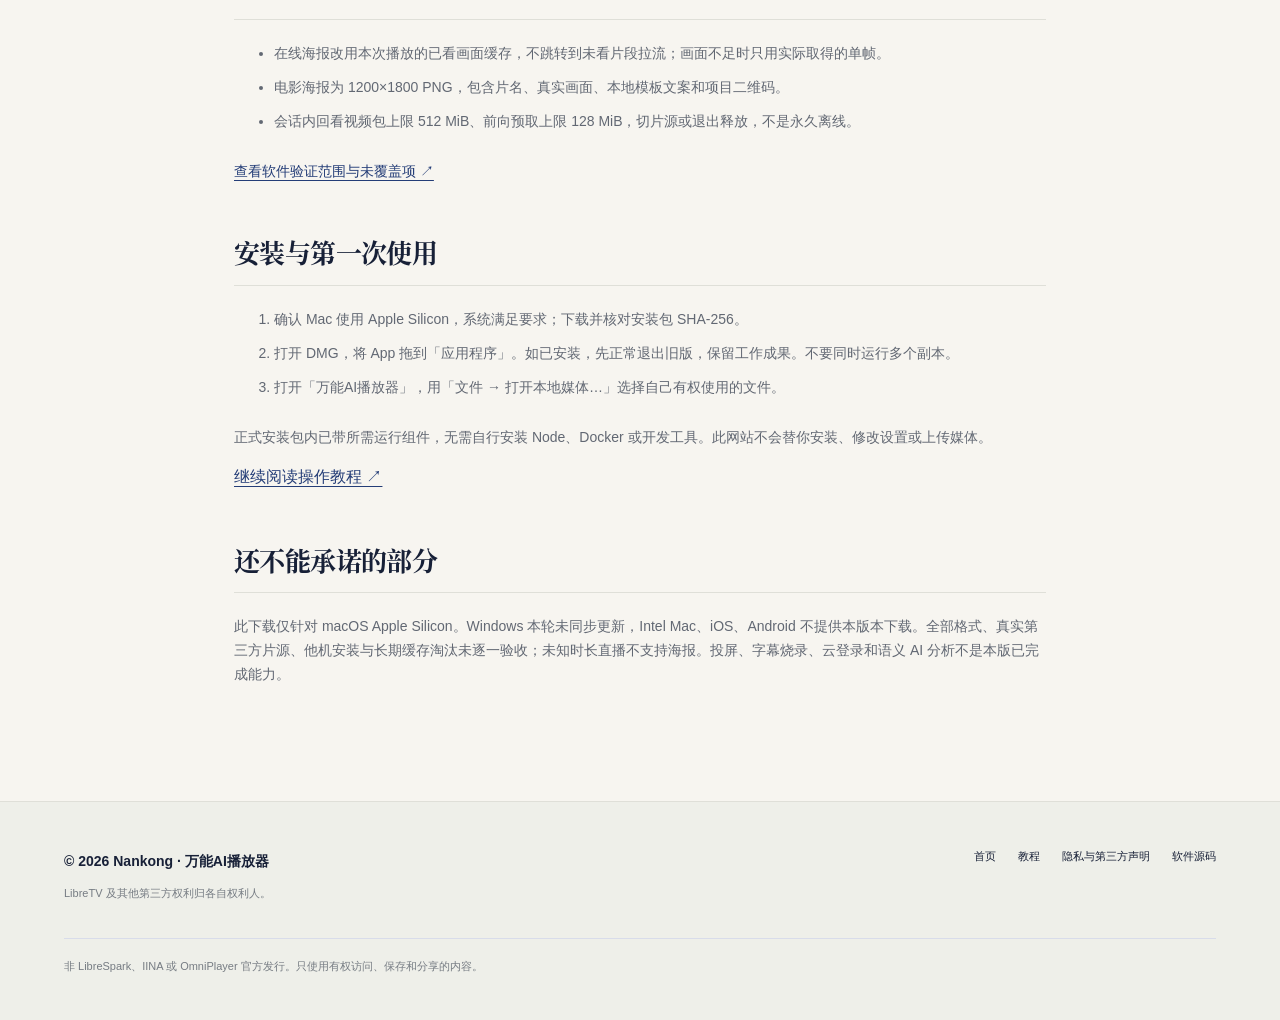
==== commit dfb8c9d4: "Use latest build18 screenshots and licensed bold serif product design" ====
--- a/download.html
+++ b/download.html
@@ -1 +1 @@
-<!doctype html><html lang="zh-CN"><head><meta charset="utf-8"><meta name="viewport" content="width=device-width,initial-scale=1"><meta name="description" content="下载万能AI播放器 V1.1.2 build18：macOS 13.5+、Apple Silicon、签名限制、SHA-256 与对应源码。"><title>下载与版本 · 万能AI播放器</title><link rel="icon" href="assets/app-icon.png"><link rel="stylesheet" href="styles.css"><script src="site.js" defer></script></head><body><a class="skip" href="#main">跳到正文</a><header class="header"><a class="brand" href="./"><img src="assets/app-icon.png" alt="" width="42" height="42"><span>万能AI播放器<small>AIPlayer</small></span></a><nav aria-label="主导航"><a href="features.html">功能详解</a><a href="guide.html">使用教程</a><a href="privacy.html">隐私与声明</a><a class="nav-download" href="download.html" aria-current="page">获取预览版 ↗</a></nav></header><main id="main" class="wrap document"><p class="eyebrow">DOWNLOAD / V1.1.2</p><h1>你的下一帧，<br>从这里开始。</h1><p class="lede">当前提供 macOS Apple Silicon 公开预览版。下载前，请先了解系统要求与安全提示。</p><div class="download-box"><h2>V1.1.2 / build18</h2><p>macOS 13.5 或更新版本 · Apple Silicon（arm64）<br>DMG · 231,321,594 字节（约 220.61 MiB）</p><a class="button" data-installer href="https://github.com/dashizhihuan2018-source/AIPlayer/releases/download/v1.1.2/AIPlayer-V1.1.2-build18-macos-arm64.dmg">下载 macOS 安装包 ↓</a><p><a href="https://github.com/dashizhihuan2018-source/AIPlayer/releases/tag/v1.1.2">在 GitHub 查看预览版发布说明 ↗</a></p></div><div class="callout"><h3>未经 Apple 公证，不等于 App Store 正式发行</h3><p>此包使用 ad-hoc 签名，没有 Developer ID 公证。macOS 可能阻止打开；确认来源、哈希与风险后，按系统提供的安全设置提示处理。不要关闭全局安全检查。不确定时请先查看源码和发布说明。</p></div><section><h2>版本身份</h2><dl class="release-grid"><dt>软件版本</dt><dd>V1.1.2 / build18，GitHub prerelease</dd><dt>文件名</dt><dd>AIPlayer-V1.1.2-build18-macos-arm64.dmg</dd><dt>系统 / 架构</dt><dd>macOS 13.5+ / arm64；旧系统未逐版实测</dd><dt>软件源码标签</dt><dd><a href="https://github.com/dashizhihuan2018-source/AIPlayer/tree/v1.1.2">v1.1.2</a> · <code>0104723f6932eabbe91960a9cffaf315a4ab8c1d</code></dd><dt>许可</dt><dd>AGPL-3.0-or-later；第三方依赖按各自许可</dd><dt>本页核对日期</dt><dd>2026-10-26；网站更新不代表新软件构建</dd></dl><h3>安装包 SHA-256</h3><p id="sha256" class="hash">61e12aba4ab9328762f4f4feaffa9a36d53a37b43db78e8d4e55eac499980bb2</p><button type="button" class="copy-button" data-copy-hash>复制 SHA-256</button><span class="copy-status" role="status" data-copy-status></span><p>可使用系统命令 <code>shasum -a 256 AIPlayer-V1.1.2-build18-macos-arm64.dmg</code>，与上值逐字比较。<a href="https://github.com/dashizhihuan2018-source/AIPlayer/releases/download/v1.1.2/AIPlayer-V1.1.2-build18-macos-arm64-SHA256.txt">下载校验文本</a>。</p></section><section><h2>这次更新了什么？</h2><ul><li>在线海报改用本次播放的已看画面缓存，不跳转到未看片段拉流；画面不足时只用实际取得的单帧。</li><li>电影海报为 1200×1800 PNG，包含片名、真实画面、本地模板文案和项目二维码。</li><li>会话内回看视频包上限 512 MiB、前向预取上限 128 MiB，切片源或退出释放，不是永久离线。</li></ul><p><a href="https://github.com/dashizhihuan2018-source/AIPlayer/blob/v1.1.2/docs/V1.1.2-VERIFICATION.md">查看软件验证范围与未覆盖项 ↗</a></p></section><section><h2>安装与第一次使用</h2><ol><li>确认 Mac 使用 Apple Silicon，系统满足要求；下载并核对安装包 SHA-256。</li><li>打开 DMG，将 App 拖到「应用程序」。如已安装，先正常退出旧版，保留工作成果。不要同时运行多个副本。</li><li>打开「万能AI播放器」，用「文件 → 打开本地媒体…」选择自己有权使用的文件。</li></ol><p>正式安装包内已带所需运行组件，无需自行安装 Node、Docker 或开发工具。此网站不会替你安装、修改设置或上传媒体。</p><a href="guide.html">继续阅读操作教程 ↗</a></section><section><h2>还不能承诺的部分</h2><p>此下载仅针对 macOS Apple Silicon。Windows 本轮未同步更新，Intel Mac、iOS、Android 不提供本版本下载。全部格式、真实第三方片源、他机安装与长期缓存淘汰未逐一验收；未知时长直播不支持海报。投屏、字幕烧录、云登录和语义 AI 分析不是本版已完成能力。</p></section></main><footer><div class="wrap footer-inner"><div><strong>© 2026 Nankong · 万能AI播放器</strong><p>LibreTV 及其他第三方权利归各自权利人。</p></div><div class="footer-links"><a href="./">首页</a><a href="guide.html">教程</a><a href="privacy.html">隐私与第三方声明</a><a href="https://github.com/dashizhihuan2018-source/AIPlayer">软件源码</a></div><p class="footer-note">非 LibreSpark、IINA 或 OmniPlayer 官方发行。只使用有权访问、保存和分享的内容。</p></div></footer></body></html>
+<!doctype html><html lang="zh-CN"><head><meta charset="utf-8"><meta name="viewport" content="width=device-width,initial-scale=1"><meta name="description" content="下载万能AI播放器 V1.1.2 build18：macOS 13.5+、Apple Silicon、签名限制、SHA-256 与对应源码。"><title>下载与版本 · 万能AI播放器</title><link rel="preload" href="assets/fonts/SourceHanSerifCN-Bold.woff2" as="font" type="font/woff2" crossorigin><link rel="icon" href="assets/app-icon.png"><link rel="stylesheet" href="styles.css"><script src="site.js" defer></script></head><body><a class="skip" href="#main">跳到正文</a><header class="header"><a class="brand" href="./"><img src="assets/app-icon.png" alt="" width="42" height="42"><span>万能AI播放器<small>AIPlayer</small></span></a><nav aria-label="主导航"><a href="features.html">功能详解</a><a href="guide.html">使用教程</a><a href="privacy.html">隐私与声明</a><a class="nav-download" href="download.html" aria-current="page">获取预览版 ↗</a></nav></header><main id="main" class="wrap document"><p class="eyebrow">DOWNLOAD / V1.1.2</p><h1>你的下一帧，<br>从这里开始。</h1><p class="lede">当前提供 macOS Apple Silicon 公开预览版。下载前，请先了解系统要求与安全提示。</p><div class="download-box"><h2>V1.1.2 / build18</h2><p>macOS 13.5 或更新版本 · Apple Silicon（arm64）<br>DMG · 231,321,594 字节（约 220.61 MiB）</p><a class="button" data-installer href="https://github.com/dashizhihuan2018-source/AIPlayer/releases/download/v1.1.2/AIPlayer-V1.1.2-build18-macos-arm64.dmg">下载 macOS 安装包 ↓</a><p><a href="https://github.com/dashizhihuan2018-source/AIPlayer/releases/tag/v1.1.2">在 GitHub 查看预览版发布说明 ↗</a></p></div><div class="callout"><h3>未经 Apple 公证，不等于 App Store 正式发行</h3><p>此包使用 ad-hoc 签名，没有 Developer ID 公证。macOS 可能阻止打开；确认来源、哈希与风险后，按系统提供的安全设置提示处理。不要关闭全局安全检查。不确定时请先查看源码和发布说明。</p></div><section><h2>版本身份</h2><dl class="release-grid"><dt>软件版本</dt><dd>V1.1.2 / build18，GitHub prerelease</dd><dt>文件名</dt><dd>AIPlayer-V1.1.2-build18-macos-arm64.dmg</dd><dt>系统 / 架构</dt><dd>macOS 13.5+ / arm64；旧系统未逐版实测</dd><dt>软件源码标签</dt><dd><a href="https://github.com/dashizhihuan2018-source/AIPlayer/tree/v1.1.2">v1.1.2</a> · <code>0104723f6932eabbe91960a9cffaf315a4ab8c1d</code></dd><dt>许可</dt><dd>AGPL-3.0-or-later；第三方依赖按各自许可</dd><dt>本页核对日期</dt><dd>2026-10-26；网站更新不代表新软件构建</dd></dl><h3>安装包 SHA-256</h3><p id="sha256" class="hash">61e12aba4ab9328762f4f4feaffa9a36d53a37b43db78e8d4e55eac499980bb2</p><button type="button" class="copy-button" data-copy-hash>复制 SHA-256</button><span class="copy-status" role="status" data-copy-status></span><p>可使用系统命令 <code>shasum -a 256 AIPlayer-V1.1.2-build18-macos-arm64.dmg</code>，与上值逐字比较。<a href="https://github.com/dashizhihuan2018-source/AIPlayer/releases/download/v1.1.2/AIPlayer-V1.1.2-build18-macos-arm64-SHA256.txt">下载校验文本</a>。</p></section><section><h2>这次更新了什么？</h2><ul><li>在线海报改用本次播放的已看画面缓存，不跳转到未看片段拉流；画面不足时只用实际取得的单帧。</li><li>电影海报为 1200×1800 PNG，包含片名、真实画面、本地模板文案和项目二维码。</li><li>会话内回看视频包上限 512 MiB、前向预取上限 128 MiB，切片源或退出释放，不是永久离线。</li></ul><p><a href="https://github.com/dashizhihuan2018-source/AIPlayer/blob/v1.1.2/docs/V1.1.2-VERIFICATION.md">查看软件验证范围与未覆盖项 ↗</a></p></section><section><h2>安装与第一次使用</h2><ol><li>确认 Mac 使用 Apple Silicon，系统满足要求；下载并核对安装包 SHA-256。</li><li>打开 DMG，将 App 拖到「应用程序」。如已安装，先正常退出旧版，保留工作成果。不要同时运行多个副本。</li><li>打开「万能AI播放器」，用「文件 → 打开本地媒体…」选择自己有权使用的文件。</li></ol><p>正式安装包内已带所需运行组件，无需自行安装 Node、Docker 或开发工具。此网站不会替你安装、修改设置或上传媒体。</p><a href="guide.html">继续阅读操作教程 ↗</a></section><section><h2>还不能承诺的部分</h2><p>此下载仅针对 macOS Apple Silicon。Windows 本轮未同步更新，Intel Mac、iOS、Android 不提供本版本下载。全部格式、真实第三方片源、他机安装与长期缓存淘汰未逐一验收；未知时长直播不支持海报。投屏、字幕烧录、云登录和语义 AI 分析不是本版已完成能力。</p></section></main><footer><div class="wrap footer-inner"><div><strong>© 2026 Nankong · 万能AI播放器</strong><p>LibreTV 及其他第三方权利归各自权利人。</p></div><div class="footer-links"><a href="./">首页</a><a href="guide.html">教程</a><a href="privacy.html">隐私与第三方声明</a><a href="https://github.com/dashizhihuan2018-source/AIPlayer">软件源码</a></div><p class="footer-note">非 LibreSpark、IINA 或 OmniPlayer 官方发行。只使用有权访问、保存和分享的内容。</p></div></footer></body></html>
--- a/styles.css
+++ b/styles.css
@@ -1 +1,6 @@
 :root{--ink:#14152f;--muted:#66687b;--paper:#f7f8ff;--blue:#a7dfff;--violet:#a797ed;--plum:#463b72;--line:#dfe2ef;--display:"Songti SC","Noto Serif CJK SC",Georgia,serif;--body:-apple-system,BlinkMacSystemFont,"PingFang SC","Microsoft YaHei",sans-serif}*{box-sizing:border-box}html{scroll-behavior:smooth;scroll-padding-top:110px}body{margin:0;background:var(--paper);color:var(--ink);font-family:var(--body);line-height:1.7}a{color:inherit;text-decoration:none}a:hover{text-decoration:underline;text-underline-offset:5px}button{font:inherit}.wrap{max-width:1240px;margin:auto;padding-left:44px;padding-right:44px}.header{max-width:1360px;margin:auto;min-height:102px;display:flex;align-items:center;justify-content:space-between;padding:20px 44px;gap:24px}.brand{display:flex;align-items:center;gap:10px;font-weight:650;line-height:1.4}.brand small{display:block;font-size:10px;letter-spacing:3px;font-weight:500;color:var(--muted)}.brand img{object-fit:contain}.header nav{display:flex;align-items:center;gap:32px;font-size:13px}.nav-download{border:1px solid #c9cddd;border-radius:30px;padding:10px 18px}.hero{min-height:680px;display:grid;grid-template-columns:.85fr 1.15fr;align-items:center;gap:28px;padding-top:30px;padding-bottom:72px}.eyebrow{font-size:11px;font-weight:650;letter-spacing:2.2px;margin:0 0 20px}.status-dot{display:inline-block;width:6px;height:6px;border-radius:50%;background:#6a65a6;vertical-align:middle;margin-right:7px}h1,h2,h3,p{margin-top:0}h1{font-family:var(--display);font-size:clamp(56px,5.6vw,83px);line-height:1.21;letter-spacing:-3px;font-weight:700;margin-bottom:28px}.title-accent{color:#665092}h2{font-family:var(--display);font-size:46px;line-height:1.34;letter-spacing:-1.5px}h3{font-size:22px;line-height:1.5;letter-spacing:-.4px}.intro{font-size:17px;line-height:1.9;color:var(--muted);margin-bottom:28px}.actions{display:flex;gap:24px;align-items:center}.button{display:inline-flex;align-items:center;justify-content:center;gap:22px;padding:15px 25px;border-radius:8px;font-size:14px;font-weight:600;min-height:50px;transition:transform .2s,background .2s}.button:hover{text-decoration:none;transform:translateY(-2px)}.primary{background:var(--ink);color:white;box-shadow:0 8px 20px #14152f14}.primary:hover{background:var(--plum)}.text-link{font-size:13px;font-weight:600}.fine{font-size:11px;line-height:1.9;color:var(--muted);margin:18px 0 0}.cinema{height:480px;position:relative;display:flex;align-items:center;padding-left:10px;isolation:isolate}.cinema:before{content:"";position:absolute;inset:10px -30px;background:radial-gradient(ellipse,#b5beee70,transparent 68%);z-index:-2}.screen{width:100%;background:#17192e;border-radius:12px;transform:perspective(1100px) rotateY(-9deg) rotateZ(-3deg);box-shadow:0 30px 55px #30345e33;overflow:hidden;border:1px solid #46425c}.screen-top{padding:12px 15px;display:flex;justify-content:space-between;font-size:8px;color:#b0aac8;letter-spacing:2px}.window-dots{color:#82768e;letter-spacing:4px}.screen-image{height:286px;background:linear-gradient(0deg,#14152f66,transparent),url('assets/cosmic.jpg') center/cover;position:relative}.screen-caption{position:absolute;bottom:24px;left:27px;color:#fff}.screen-caption span{font-size:10px;letter-spacing:3px;display:block}.screen-caption strong{font-size:22px;letter-spacing:1.2px}.transport{height:45px;display:flex;align-items:center;gap:16px;padding:0 18px;font-size:8px;color:#d9ddf0}.track{flex:1;background:#46445c;height:2px}.track i{display:block;background:var(--blue);width:43%;height:100%}.frame-card{position:absolute;width:174px;right:-9px;bottom:-6px;background:#fff;padding:13px;transform:rotate(7deg);box-shadow:0 15px 35px #14152f1c}.frame-label{font-size:9px;color:var(--plum);letter-spacing:3px}.frame-art{height:146px;margin:10px 0 12px;background:url('assets/cosmic.jpg') 65% 50%/auto 160%;border-radius:2px}.frame-card strong{display:block;font-family:var(--display);font-size:13px}.frame-card>span:last-child{font-size:8px;color:var(--muted)}.illustration-note{position:absolute;bottom:-30px;left:10px;font-size:9px;color:#72768c}.orbit{position:absolute;width:390px;height:390px;border:1px solid #a797ed38;border-radius:50%;z-index:-1;right:12px;top:0}.film-strip{display:flex;justify-content:center;align-items:center;gap:32px;border-top:1px solid var(--line);border-bottom:1px solid var(--line);padding:23px 22px;font-size:12px;color:#515572;letter-spacing:2px}.film-strip b{color:#a797ed}.section{padding-top:105px;padding-bottom:105px}.section-heading{position:relative;margin-bottom:46px}.section-heading>p:last-child{max-width:440px;position:absolute;right:0;bottom:0;color:var(--muted);font-size:14px;line-height:1.9}.feature-grid{display:grid;grid-template-columns:repeat(3,1fr);gap:18px}.feature{border:1px solid var(--line);background:#fff;padding:36px;border-radius:12px}.feature.large{grid-column:span 2}.feature:first-child{background:#e9ecfa}.feature p:not(.eyebrow){font-size:14px;color:var(--muted);line-height:1.9;margin-bottom:22px}.feature .eyebrow{font-size:10px;color:#776a9c;margin-bottom:12px}.feature-symbol{height:70px;font-size:38px;font-weight:300;line-height:1}.chips{display:flex;gap:10px;flex-wrap:wrap}.chips span{font-size:10px;padding:5px 11px;border:1px solid #cdd1e4;border-radius:30px}.poster-feature{display:grid;grid-template-columns:160px 1fr;gap:35px;align-items:center;background:#f0edf8}.poster-mark{height:230px;background:var(--plum);color:white;padding:17px;display:flex;flex-direction:column;justify-content:space-between;transform:rotate(-4deg);box-shadow:8px 12px 0 #d7d1e8}.poster-mark span{font-size:17px;line-height:1.1;letter-spacing:-.5px;font-weight:700}.poster-mark i{height:112px;background:url('assets/cosmic.jpg') center/cover}.poster-mark small{font-size:8px;letter-spacing:1px}.cache-section{background:var(--ink);color:#eff0ff;padding:85px 0}.cache-layout{display:grid;grid-template-columns:1fr 1fr;gap:70px}.cache-layout>div>p:last-child{color:#a9abc5;font-size:14px;line-height:1.9}.cache-section .eyebrow{color:var(--blue)}.cache-details{display:grid;grid-template-columns:1fr 1fr;gap:25px;align-content:center}.cache-details strong{display:block;font-size:58px;line-height:1.2;font-weight:400;letter-spacing:-3px;color:#d5cbff}.cache-details strong small{font-size:13px;letter-spacing:0}.cache-details span{font-size:11px;color:#a9abc5}.cache-details p{grid-column:span 2;font-size:11px!important;border-top:1px solid #38394e;padding-top:22px;margin-top:10px}.start-section{display:grid;grid-template-columns:1fr 1.2fr;gap:80px}.steps{margin:0;padding:0;list-style:none}.steps li{display:flex;gap:22px;padding:25px 0;border-bottom:1px solid var(--line)}.steps li:first-child{padding-top:0}.steps li>span{font-size:11px;color:#80799e;padding-top:7px}.steps h3{font-size:18px;margin-bottom:8px}.steps p{font-size:13px;color:var(--muted);margin:0}.honest{border-top:1px solid var(--line);border-bottom:1px solid var(--line);padding-top:35px;padding-bottom:35px;display:grid;grid-template-columns:1fr 1.3fr;gap:12px 60px}.honest h2{font-size:30px;margin:0}.honest .eyebrow{margin-bottom:12px}.honest>p{font-size:14px;color:var(--muted);margin:0}.honest>a{grid-column:2}.final-cta{text-align:center}.final-cta img{margin-bottom:28px}.final-cta h2{margin-bottom:28px}.final-cta .eyebrow{color:#796b9b}footer{background:#eef0f8;border-top:1px solid var(--line);padding:45px 0}.footer-inner{display:grid;grid-template-columns:1.2fr 1fr;gap:25px}.footer-inner strong{font-size:14px}.footer-inner p{font-size:11px;color:var(--muted);margin:10px 0 0}.footer-links{display:flex;gap:12px 22px;justify-content:flex-end;flex-wrap:wrap;font-size:11px}.footer-note{grid-column:span 2;border-top:1px solid #d8dcea;padding-top:18px}.skip{position:absolute;top:-70px;left:20px;background:white;padding:10px;z-index:20}.skip:focus{top:10px}:focus-visible{outline:3px solid #7669b8;outline-offset:5px}.document{max-width:900px;padding-top:60px;padding-bottom:100px}.document h1{font-size:56px;letter-spacing:-1.5px;margin-bottom:22px}.document .lede{font-size:18px;color:var(--muted);max-width:650px}.document section{margin-top:52px}.document h2{font-family:var(--body);font-size:26px;letter-spacing:-.6px;padding-bottom:15px;border-bottom:1px solid var(--line);margin-bottom:22px}.document h3{font-size:18px}.document p,.document li{font-size:14px;color:#54576e}.document li{padding-bottom:10px}.document a:not(.button){color:#5c4c92;text-decoration:underline;text-underline-offset:4px}.document code{font-size:11px;background:#e9ebf4;padding:3px 6px;overflow-wrap:anywhere}.callout{background:#ece9f7;border-left:3px solid #8a7eb2;padding:20px 25px;border-radius:0 6px 6px 0;margin:28px 0}.callout p:last-child{margin-bottom:0}.contents{display:flex;gap:10px 24px;flex-wrap:wrap;margin:28px 0}.contents a{font-size:13px}.release-grid{display:grid;grid-template-columns:145px 1fr;border-top:1px solid var(--line);margin-top:25px}.release-grid dt,.release-grid dd{margin:0;padding:14px 0;border-bottom:1px solid var(--line);font-size:13px}.release-grid dt{color:var(--muted)}.hash{font-family:ui-monospace,SFMono-Regular,Consolas,monospace;font-size:11px!important;overflow-wrap:anywhere;background:#e9ebf4;padding:16px}.download-box{background:var(--ink);color:white;border-radius:14px;padding:35px;margin:35px 0}.download-box p{color:#c9c9df}.download-box .button{background:#d7d0f5;color:var(--ink)}.download-box h2{color:#fff;border:0;padding:0;margin-bottom:12px}.download-box a:not(.button){color:#d7d0f5}.copy-button{border:1px solid #cbc5dd;background:transparent;border-radius:5px;padding:8px 12px;font-size:12px;color:var(--plum);cursor:pointer}.copy-status{font-size:12px;margin-left:12px}.notice-list{padding-left:20px}@media(max-width:1000px){.header nav{gap:19px}.wrap{padding-left:32px;padding-right:32px}.hero{gap:15px;min-height:630px}h1{font-size:62px}.cinema{height:420px}.screen-image{height:230px}.frame-card{width:145px;right:-5px;bottom:4px}.frame-art{height:115px}.section-heading>p:last-child{position:static}.poster-feature{gap:25px;grid-template-columns:140px 1fr}.poster-mark{height:220px}.feature{padding:28px}.cache-layout{gap:35px}.actions{gap:16px}}@media(max-width:720px){.wrap{padding-left:24px;padding-right:24px}.header{padding:18px 24px;flex-wrap:wrap;gap:18px}.header nav{width:100%;justify-content:space-between;gap:8px;font-size:11px}.nav-download{padding:7px 11px}.brand{font-size:15px}.hero{grid-template-columns:1fr;padding-top:35px;padding-bottom:68px;gap:12px}.hero-copy{max-width:510px}h1{font-size:62px;letter-spacing:-2px}.hero .eyebrow{font-size:9px;letter-spacing:1px}.intro{font-size:15px;margin-bottom:23px}.button{padding:14px 21px;font-size:13px}.fine{font-size:10px}.cinema{height:365px;width:100%;max-width:510px;margin:10px auto 0;padding-left:0}.screen-image{height:215px}.screen-caption strong{font-size:18px}.screen-caption span{font-size:8px}.screen-top{font-size:7px;letter-spacing:1px}.frame-card{width:135px;bottom:-2px;right:2px}.frame-art{height:100px}.frame-card strong{font-size:11px}.frame-card>span:last-child{font-size:7px}.orbit{width:270px;height:270px;top:20px}.illustration-note{left:0;bottom:-28px;font-size:8px}.cinema:before{inset:10px 0}.film-strip{gap:12px 18px;flex-wrap:wrap;padding:22px 24px;font-size:10px;letter-spacing:1px}.film-strip b{display:none}.section{padding-top:66px;padding-bottom:66px}h2{font-size:36px}.section-heading{margin-bottom:30px}.section-heading>p:last-child{font-size:13px}.feature-grid{grid-template-columns:1fr}.feature.large{grid-column:auto}.feature{padding:27px}.feature-symbol{height:55px;font-size:32px}.feature h3{font-size:21px}.feature p:not(.eyebrow){font-size:13px}.poster-feature{grid-template-columns:110px 1fr;gap:23px;padding:25px 20px}.poster-mark{height:190px;padding:12px}.poster-mark span{font-size:14px}.poster-mark i{height:90px}.poster-mark small{font-size:6px}.poster-feature h3{font-size:20px}.poster-feature p:not(.eyebrow){font-size:11px}.poster-feature .text-link{font-size:11px}.cache-section{padding:60px 0}.cache-layout{grid-template-columns:1fr;gap:20px}.cache-layout h2{font-size:36px}.cache-details strong{font-size:52px}.start-section{grid-template-columns:1fr;gap:36px}.honest{grid-template-columns:1fr;gap:22px}.honest>a{grid-column:auto}.honest h2{font-size:28px}.honest>p{font-size:13px}.footer-inner{grid-template-columns:1fr;gap:24px}.footer-links{justify-content:flex-start;line-height:2}.footer-note{grid-column:auto}.document{padding-top:35px;padding-bottom:70px}.document h1{font-size:42px}.document .lede{font-size:16px}.document h2{font-size:23px}.document section{margin-top:40px}.document p,.document li{font-size:13px}.release-grid{grid-template-columns:105px 1fr}.release-grid dt,.release-grid dd{font-size:11px;padding:12px 0}.download-box{padding:25px}.callout{padding:18px}.contents{gap:10px 18px}}@media(prefers-reduced-motion:reduce){html{scroll-behavior:auto}*{transition:none!important}}
+
+/* Shared software-publication typography and approved PDFMaster visual direction. */
+@font-face{font-family:AIPlayerTitleSerif;src:url("assets/fonts/SourceHanSerifCN-Bold.woff2") format("woff2");font-style:normal;font-weight:700;font-display:swap}
+:root{--paper:#f7f5f0;--ink:#172037;--muted:#767c83;--blue:#243d77;--red:#912b29;--plum:#243d77;--line:#dfdfd8;--display:AIPlayerTitleSerif,"Songti SC",serif}
+h1,h2,h3,.document h2,.demo-card h3{font-family:var(--display);font-weight:700;font-synthesis:none}.title-accent{color:var(--red)}.status-dot{background:var(--red)}.primary{background:var(--red)}.primary:hover{background:#742321}.film-strip{color:var(--blue)}.film-strip b{color:var(--red)}footer{background:#eeefe9}.document a:not(.button){color:var(--blue)}.document p,.document li{color:#626873}.callout,.document code,.hash{background:#eeefe9}.callout{border-color:var(--red)}.cache-section{background:#16213c}.cache-details strong{color:#f4f0e6}.cache-section .eyebrow{color:#d6dcf0}.download-box{background:#16213c}.download-box .button{background:#f7f5f0}.download-box a:not(.button){color:#f7f5f0}.final-cta .eyebrow{color:var(--red)}
